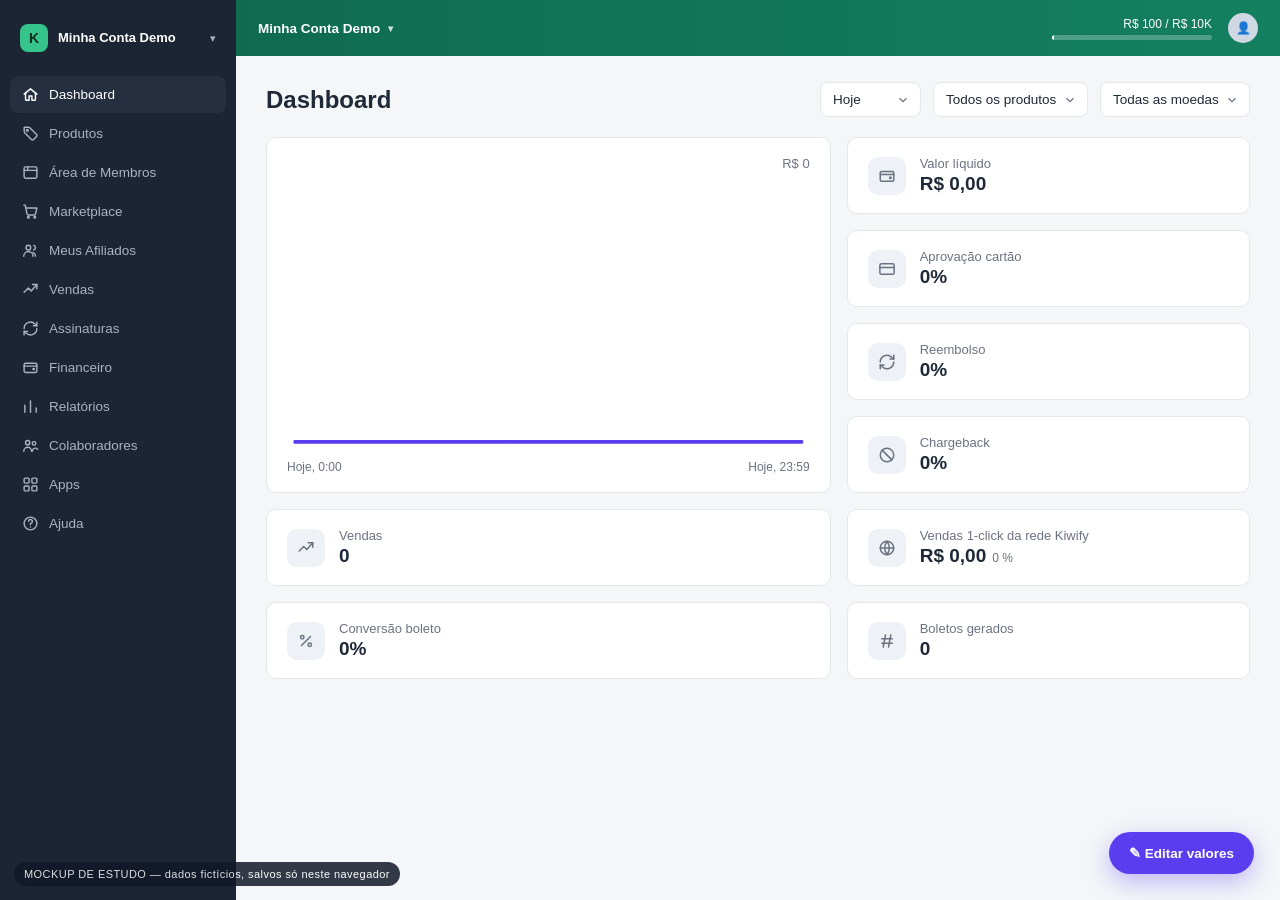
==== index.html @ 6b4f43e6 "Add editable Kiwify-style dashboard mockup Static HTML/CSS/JS clone of the Kiwify dashboard/products" ====
<!doctype html>
<html lang="pt-BR">
<head>
<meta charset="UTF-8" />
<meta name="viewport" content="width=device-width, initial-scale=1.0" />
<title>Dashboard — Kiwify (mockup)</title>
<link rel="stylesheet" href="css/style.css" />
</head>
<body>

<div class="modal-overlay" id="dashboard-modal">
  <div class="modal">
    <button class="modal-close" data-close>✕</button>
    <h2>Editar valores do Dashboard</h2>
    <p class="modal-sub">Esses números são só para preencher a tela — defina o que quiser.</p>
    <form id="dashboard-form">
      <div class="form-grid">
        <div class="field">
          <label>Rótulo do período</label>
          <input type="text" name="period" />
        </div>
        <div class="field">
          <label>Valor líquido (R$)</label>
          <input type="number" step="0.01" name="valorLiquido" />
        </div>
        <div class="field">
          <label>Vendas (quantidade)</label>
          <input type="number" step="1" name="vendas" />
        </div>
        <div class="field">
          <label>Aprovação cartão (%)</label>
          <input type="number" step="0.1" name="aprovacaoCartao" />
        </div>
        <div class="field">
          <label>Vendas 1-click (R$)</label>
          <input type="number" step="0.01" name="vendas1Click" />
        </div>
        <div class="field">
          <label>Reembolso (%)</label>
          <input type="number" step="0.1" name="reembolso" />
        </div>
        <div class="field">
          <label>Conversão boleto (%)</label>
          <input type="number" step="0.1" name="conversaoBoleto" />
        </div>
        <div class="field">
          <label>Chargeback (%)</label>
          <input type="number" step="0.1" name="chargeback" />
        </div>
        <div class="field">
          <label>Boletos gerados</label>
          <input type="number" step="1" name="boletosGerados" />
        </div>
      </div>

      <div class="field" style="margin-top:14px;">
        <label>Pontos do gráfico (7 valores, da esquerda p/ direita)</label>
        <div class="chart-points-field" id="chart-points-fields"></div>
      </div>

      <div class="modal-actions">
        <button type="button" class="btn btn-ghost" data-close>Cancelar</button>
        <button type="submit" class="btn btn-primary">Salvar</button>
      </div>
    </form>
  </div>
</div>

<div class="modal-overlay" id="account-modal">
  <div class="modal">
    <button class="modal-close" data-close-account>✕</button>
    <h2>Editar conta / meta</h2>
    <p class="modal-sub">Controla o nome mostrado no topo e a barra de progresso da meta.</p>
    <form id="account-form">
      <div class="form-grid">
        <div class="field">
          <label>Nome da conta</label>
          <input type="text" name="name" />
        </div>
        <div class="field">
          <label>E-mail (exibido no menu)</label>
          <input type="text" name="email" />
        </div>
        <div class="field">
          <label>Meta (R$)</label>
          <input type="number" step="1" name="goal" />
        </div>
        <div class="field">
          <label>Progresso atual (R$)</label>
          <input type="number" step="1" name="goalCurrent" />
        </div>
      </div>
      <div class="modal-actions">
        <button type="button" class="btn btn-ghost" data-close-account>Cancelar</button>
        <button type="submit" class="btn btn-primary">Salvar</button>
      </div>
    </form>
  </div>
</div>

<button class="fab-edit" id="open-edit">✎ Editar valores</button>

<script src="js/store.js"></script>
<script src="js/layout.js"></script>
<script src="js/dashboard.js"></script>
</body>
</html>
---- css/style.css ----
:root {
  --green-dark: #0f6b4f;
  --green: #14805f;
  --green-light: #35c58c;
  --sidebar-bg: #1b2533;
  --sidebar-bg-active: #252f3f;
  --sidebar-text: #aab3c0;
  --sidebar-text-active: #ffffff;
  --page-bg: #f4f6f8;
  --card-bg: #ffffff;
  --border: #e4e8ed;
  --text-main: #1f2937;
  --text-muted: #6b7280;
  --radius: 10px;
}

* { box-sizing: border-box; }

body {
  margin: 0;
  font-family: "Inter", -apple-system, BlinkMacSystemFont, "Segoe UI", Roboto, Arial, sans-serif;
  background: var(--page-bg);
  color: var(--text-main);
  font-size: 14px;
}

a { text-decoration: none; color: inherit; }

/* Demo badge */
.demo-badge {
  position: fixed;
  bottom: 14px;
  left: 14px;
  background: #111827;
  color: #fff;
  font-size: 11px;
  letter-spacing: .04em;
  padding: 6px 10px;
  border-radius: 999px;
  opacity: .85;
  z-index: 500;
  pointer-events: none;
}

/* Layout */
.app {
  display: flex;
  min-height: 100vh;
}

/* Sidebar */
.sidebar {
  width: 236px;
  background: var(--sidebar-bg);
  flex-shrink: 0;
  display: flex;
  flex-direction: column;
  padding: 18px 10px;
}

.sidebar-brand {
  display: flex;
  align-items: center;
  gap: 10px;
  padding: 6px 10px 18px;
  color: #fff;
}

.sidebar-brand .logo-dot {
  width: 28px;
  height: 28px;
  border-radius: 8px;
  background: var(--green-light);
  display: flex;
  align-items: center;
  justify-content: center;
  font-weight: 700;
  color: #0f2b21;
}

.sidebar-brand .brand-name {
  font-weight: 600;
  font-size: 13px;
  line-height: 1.2;
  white-space: nowrap;
  overflow: hidden;
  text-overflow: ellipsis;
  max-width: 150px;
}

.sidebar-brand .chev { margin-left: auto; color: var(--sidebar-text); font-size: 11px; }

.sidebar nav {
  display: flex;
  flex-direction: column;
  gap: 2px;
  margin-top: 6px;
}

.nav-item {
  display: flex;
  align-items: center;
  gap: 10px;
  padding: 10px 12px;
  border-radius: 8px;
  color: var(--sidebar-text);
  font-size: 13.5px;
  cursor: pointer;
}

.nav-item svg { width: 17px; height: 17px; flex-shrink: 0; }

.nav-item:hover {
  background: var(--sidebar-bg-active);
  color: var(--sidebar-text-active);
}

.nav-item.active {
  background: var(--sidebar-bg-active);
  color: var(--sidebar-text-active);
}

.nav-spacer { flex: 1; }

/* Topbar */
.topbar {
  background: linear-gradient(90deg, var(--green-dark), var(--green));
  color: #fff;
  height: 56px;
  display: flex;
  align-items: center;
  padding: 0 22px;
  gap: 16px;
}

.topbar .account {
  display: flex;
  align-items: center;
  gap: 8px;
  font-weight: 600;
  font-size: 13.5px;
}

.topbar .account .chev { font-size: 10px; opacity: .8; }

.topbar-spacer { flex: 1; }

.topbar .balance {
  display: flex;
  flex-direction: column;
  align-items: flex-end;
  gap: 4px;
  font-size: 12px;
  min-width: 160px;
}

.balance-track {
  width: 160px;
  height: 5px;
  background: rgba(255,255,255,.25);
  border-radius: 99px;
  overflow: hidden;
}
.balance-fill {
  height: 100%;
  background: #fff;
  border-radius: 99px;
}

.topbar .avatar-btn {
  position: relative;
}

.avatar {
  width: 30px;
  height: 30px;
  border-radius: 50%;
  background: #cfd8e3;
  display: flex;
  align-items: center;
  justify-content: center;
  cursor: pointer;
  color: #334155;
  font-weight: 700;
  font-size: 12px;
  border: none;
}

.user-menu {
  position: absolute;
  right: 0;
  top: 40px;
  background: #fff;
  color: var(--text-main);
  border-radius: 10px;
  box-shadow: 0 10px 30px rgba(0,0,0,.18);
  width: 220px;
  padding: 10px 0;
  display: none;
  z-index: 50;
}
.user-menu.open { display: block; }
.user-menu .email {
  padding: 8px 16px 10px;
  font-size: 12.5px;
  color: var(--text-muted);
  border-bottom: 1px solid var(--border);
  margin-bottom: 6px;
  word-break: break-all;
}
.user-menu button {
  width: 100%;
  background: none;
  border: none;
  text-align: left;
  padding: 9px 16px;
  font-size: 13.5px;
  display: flex;
  align-items: center;
  gap: 10px;
  cursor: pointer;
  color: var(--text-main);
}
.user-menu button:hover { background: #f3f4f6; }

/* Content */
.content {
  flex: 1;
  min-width: 0;
}

.page {
  padding: 26px 30px 60px;
}

.page-head {
  display: flex;
  align-items: center;
  gap: 12px;
  margin-bottom: 20px;
  flex-wrap: wrap;
}

.page-head h1 {
  font-size: 24px;
  margin: 0;
  font-weight: 700;
  margin-right: auto;
}

select, .pill-select {
  appearance: none;
  background: #fff;
  border: 1px solid var(--border);
  border-radius: 8px;
  padding: 9px 30px 9px 12px;
  font-size: 13.5px;
  color: var(--text-main);
  cursor: pointer;
  background-image: url("data:image/svg+xml;utf8,<svg xmlns='http://www.w3.org/2000/svg' viewBox='0 0 24 24' fill='none' stroke='%23667085' stroke-width='2'><path d='M6 9l6 6 6-6'/></svg>");
  background-repeat: no-repeat;
  background-position: right 10px center;
  background-size: 14px;
}

.btn {
  border: none;
  border-radius: 8px;
  padding: 10px 16px;
  font-size: 13.5px;
  font-weight: 600;
  cursor: pointer;
}
.btn-primary { background: #5b3df0; color: #fff; }
.btn-primary:hover { background: #4c30de; }
.btn-ghost { background: #fff; border: 1px solid var(--border); color: var(--text-main); }
.btn-ghost:hover { background: #f3f4f6; }
.btn-danger { background: #fee2e2; color: #b91c1c; }

/* Dashboard grid */
.grid {
  display: grid;
  grid-template-columns: 1.4fr 1fr;
  gap: 16px;
}

.card {
  background: var(--card-bg);
  border: 1px solid var(--border);
  border-radius: var(--radius);
  padding: 18px 20px;
}

.chart-card {
  grid-row: span 4;
  display: flex;
  flex-direction: column;
}

.chart-top-value { color: var(--text-muted); font-size: 13px; text-align: right; }

.chart-wrap { flex: 1; margin-top: 10px; min-height: 180px; }

.chart-axis {
  display: flex;
  justify-content: space-between;
  font-size: 12px;
  color: var(--text-muted);
  margin-top: 6px;
}

.metric-card {
  display: flex;
  align-items: center;
  gap: 14px;
}

.metric-icon {
  width: 38px;
  height: 38px;
  border-radius: 10px;
  background: #eef1f5;
  display: flex;
  align-items: center;
  justify-content: center;
  color: var(--text-muted);
  flex-shrink: 0;
}
.metric-icon svg { width: 18px; height: 18px; }

.metric-label {
  color: var(--text-muted);
  font-size: 13px;
  display: flex;
  align-items: center;
  gap: 5px;
}

.metric-value {
  font-size: 19px;
  font-weight: 700;
  margin-top: 2px;
}

.metric-sub {
  font-size: 12px;
  color: var(--text-muted);
  margin-left: 6px;
  font-weight: 500;
}

/* Floating edit button */
.fab-edit {
  position: fixed;
  right: 26px;
  bottom: 26px;
  background: #5b3df0;
  color: #fff;
  border: none;
  border-radius: 999px;
  padding: 13px 20px;
  font-weight: 700;
  font-size: 13.5px;
  display: flex;
  align-items: center;
  gap: 8px;
  box-shadow: 0 8px 24px rgba(91,61,240,.35);
  cursor: pointer;
  z-index: 400;
}
.fab-edit:hover { background: #4c30de; }

/* Modal */
.modal-overlay {
  position: fixed;
  inset: 0;
  background: rgba(15,23,42,.45);
  display: none;
  align-items: flex-start;
  justify-content: center;
  padding: 40px 16px;
  overflow-y: auto;
  z-index: 600;
}
.modal-overlay.open { display: flex; }

.modal {
  background: #fff;
  border-radius: 14px;
  width: 100%;
  max-width: 640px;
  padding: 26px 28px 28px;
}

.modal h2 {
  margin: 0 0 4px;
  font-size: 19px;
}
.modal .modal-sub {
  color: var(--text-muted);
  font-size: 13px;
  margin: 0 0 18px;
}

.modal-close {
  float: right;
  background: none;
  border: none;
  font-size: 18px;
  cursor: pointer;
  color: var(--text-muted);
}

.form-grid {
  display: grid;
  grid-template-columns: 1fr 1fr;
  gap: 14px;
}

.form-grid.full { grid-template-columns: 1fr; }

.field { display: flex; flex-direction: column; gap: 6px; }
.field label { font-size: 12.5px; color: var(--text-muted); font-weight: 600; }
.field input, .field select {
  border: 1px solid var(--border);
  border-radius: 8px;
  padding: 9px 11px;
  font-size: 13.5px;
  font-family: inherit;
}

.modal-actions {
  display: flex;
  justify-content: flex-end;
  gap: 10px;
  margin-top: 22px;
}

.chart-points-field {
  display: flex;
  flex-wrap: wrap;
  gap: 8px;
}
.chart-points-field input { width: 70px; }

/* Products table */
.search-row {
  display: flex;
  gap: 12px;
  margin-bottom: 14px;
}
.search-row input {
  flex: 1;
  border: 1px solid var(--border);
  border-radius: 8px;
  padding: 10px 12px;
  font-size: 13.5px;
}

.tabs {
  display: flex;
  gap: 6px;
  margin-bottom: 18px;
}
.tab {
  padding: 9px 16px;
  border-radius: 8px;
  font-size: 13.5px;
  font-weight: 600;
  color: var(--text-muted);
  cursor: pointer;
}
.tab.active { background: #eef0ff; color: #4c30de; }

table.products {
  width: 100%;
  border-collapse: collapse;
  background: #fff;
  border: 1px solid var(--border);
  border-radius: var(--radius);
  overflow: hidden;
}
table.products th {
  text-align: left;
  font-size: 11.5px;
  letter-spacing: .03em;
  color: var(--text-muted);
  text-transform: uppercase;
  padding: 14px 20px;
  border-bottom: 1px solid var(--border);
}
table.products td {
  padding: 14px 20px;
  border-bottom: 1px solid var(--border);
  font-size: 13.5px;
}
table.products tr:last-child td { border-bottom: none; }

.status-pill {
  display: inline-block;
  padding: 4px 10px;
  border-radius: 999px;
  font-size: 12px;
  font-weight: 600;
}
.status-pill.ativo { background: #e6f7ef; color: #0f8a53; }
.status-pill.bloqueado { background: #fdeceb; color: #d1453b; }
.status-pill.rascunho { background: #eef1f5; color: #6b7280; }

.row-actions { position: relative; text-align: right; }
.icon-btn {
  background: none;
  border: none;
  cursor: pointer;
  color: var(--text-muted);
  padding: 6px;
  border-radius: 6px;
}
.icon-btn:hover { background: #f3f4f6; }

.row-menu {
  position: absolute;
  right: 20px;
  top: 38px;
  background: #fff;
  border-radius: 10px;
  box-shadow: 0 10px 30px rgba(0,0,0,.18);
  width: 160px;
  padding: 6px 0;
  display: none;
  z-index: 50;
  text-align: left;
}
.row-menu.open { display: block; }
.row-menu button {
  width: 100%;
  background: none;
  border: none;
  text-align: left;
  padding: 9px 14px;
  font-size: 13px;
  cursor: pointer;
}
.row-menu button:hover { background: #f3f4f6; }

@media (max-width: 900px) {
  .grid { grid-template-columns: 1fr; }
  .sidebar { display: none; }
  .form-grid { grid-template-columns: 1fr; }
}
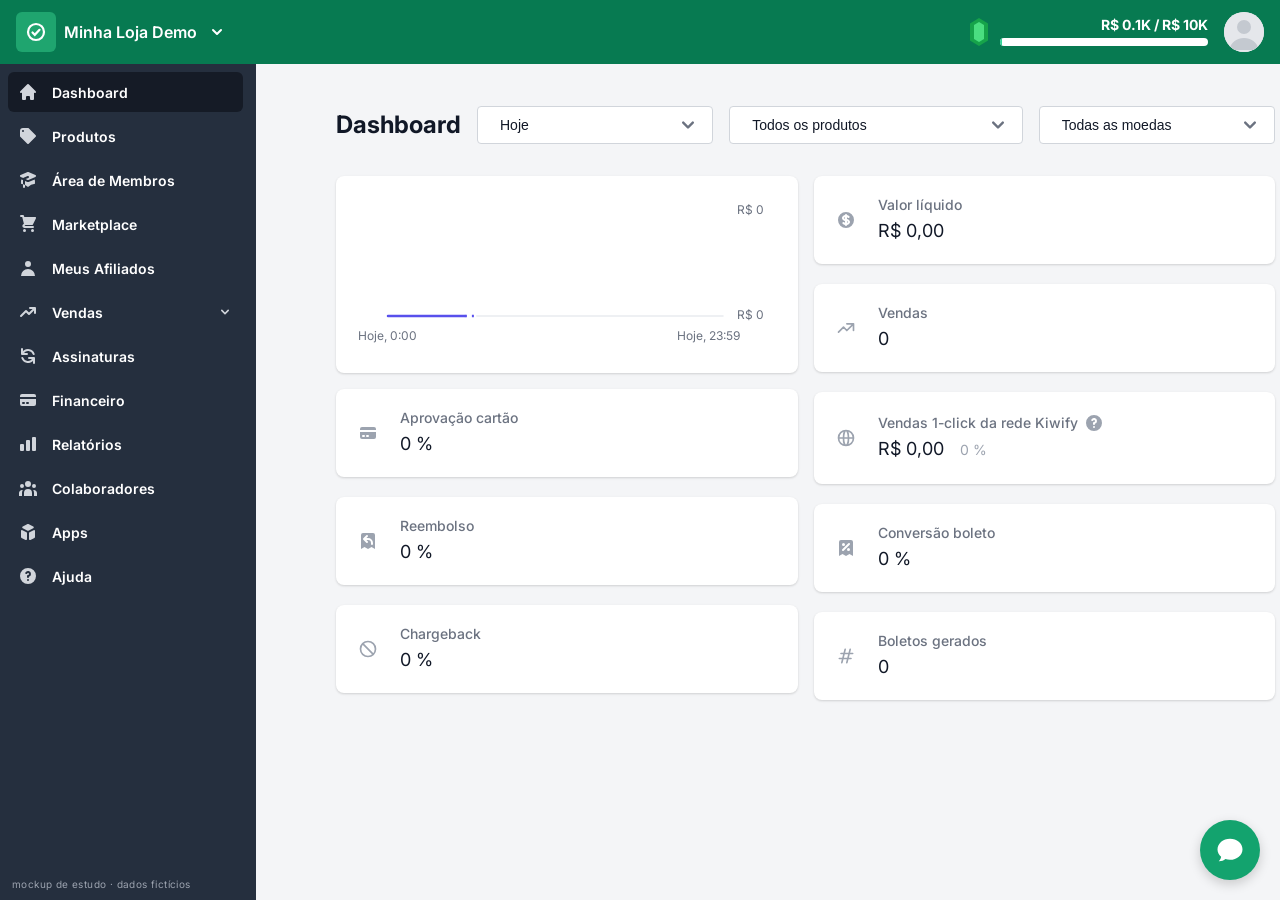
==== commit 3182db58: "Rebuild dashboard layout to match reference screenshots Fixed sidebar with green brand block, solid " ====
--- a/index.html
+++ b/index.html
@@ -3,103 +3,12 @@
 <head>
 <meta charset="UTF-8" />
 <meta name="viewport" content="width=device-width, initial-scale=1.0" />
-<title>Dashboard — Kiwify (mockup)</title>
+<title>Dashboard (mockup)</title>
+<link rel="preconnect" href="https://fonts.googleapis.com" />
+<link href="https://fonts.googleapis.com/css2?family=Inter:wght@400;500;600;700&display=swap" rel="stylesheet" />
 <link rel="stylesheet" href="css/style.css" />
 </head>
 <body>
-
-<div class="modal-overlay" id="dashboard-modal">
-  <div class="modal">
-    <button class="modal-close" data-close>✕</button>
-    <h2>Editar valores do Dashboard</h2>
-    <p class="modal-sub">Esses números são só para preencher a tela — defina o que quiser.</p>
-    <form id="dashboard-form">
-      <div class="form-grid">
-        <div class="field">
-          <label>Rótulo do período</label>
-          <input type="text" name="period" />
-        </div>
-        <div class="field">
-          <label>Valor líquido (R$)</label>
-          <input type="number" step="0.01" name="valorLiquido" />
-        </div>
-        <div class="field">
-          <label>Vendas (quantidade)</label>
-          <input type="number" step="1" name="vendas" />
-        </div>
-        <div class="field">
-          <label>Aprovação cartão (%)</label>
-          <input type="number" step="0.1" name="aprovacaoCartao" />
-        </div>
-        <div class="field">
-          <label>Vendas 1-click (R$)</label>
-          <input type="number" step="0.01" name="vendas1Click" />
-        </div>
-        <div class="field">
-          <label>Reembolso (%)</label>
-          <input type="number" step="0.1" name="reembolso" />
-        </div>
-        <div class="field">
-          <label>Conversão boleto (%)</label>
-          <input type="number" step="0.1" name="conversaoBoleto" />
-        </div>
-        <div class="field">
-          <label>Chargeback (%)</label>
-          <input type="number" step="0.1" name="chargeback" />
-        </div>
-        <div class="field">
-          <label>Boletos gerados</label>
-          <input type="number" step="1" name="boletosGerados" />
-        </div>
-      </div>
-
-      <div class="field" style="margin-top:14px;">
-        <label>Pontos do gráfico (7 valores, da esquerda p/ direita)</label>
-        <div class="chart-points-field" id="chart-points-fields"></div>
-      </div>
-
-      <div class="modal-actions">
-        <button type="button" class="btn btn-ghost" data-close>Cancelar</button>
-        <button type="submit" class="btn btn-primary">Salvar</button>
-      </div>
-    </form>
-  </div>
-</div>
-
-<div class="modal-overlay" id="account-modal">
-  <div class="modal">
-    <button class="modal-close" data-close-account>✕</button>
-    <h2>Editar conta / meta</h2>
-    <p class="modal-sub">Controla o nome mostrado no topo e a barra de progresso da meta.</p>
-    <form id="account-form">
-      <div class="form-grid">
-        <div class="field">
-          <label>Nome da conta</label>
-          <input type="text" name="name" />
-        </div>
-        <div class="field">
-          <label>E-mail (exibido no menu)</label>
-          <input type="text" name="email" />
-        </div>
-        <div class="field">
-          <label>Meta (R$)</label>
-          <input type="number" step="1" name="goal" />
-        </div>
-        <div class="field">
-          <label>Progresso atual (R$)</label>
-          <input type="number" step="1" name="goalCurrent" />
-        </div>
-      </div>
-      <div class="modal-actions">
-        <button type="button" class="btn btn-ghost" data-close-account>Cancelar</button>
-        <button type="submit" class="btn btn-primary">Salvar</button>
-      </div>
-    </form>
-  </div>
-</div>
-
-<button class="fab-edit" id="open-edit">✎ Editar valores</button>
-
 <script src="js/store.js"></script>
 <script src="js/layout.js"></script>
 <script src="js/dashboard.js"></script>
--- a/css/style.css
+++ b/css/style.css
@@ -1,211 +1,180 @@
 :root {
-  --green-dark: #0f6b4f;
-  --green: #14805f;
-  --green-light: #35c58c;
-  --sidebar-bg: #1b2533;
-  --sidebar-bg-active: #252f3f;
-  --sidebar-text: #aab3c0;
-  --sidebar-text-active: #ffffff;
-  --page-bg: #f4f6f8;
+  --header-green: #077a51;
+  --logo-green: #1fa56f;
+  --sidebar-bg: #252f3e;
+  --sidebar-active: #151b26;
+  --sidebar-icon: #d1d5db;
+  --page-bg: #f4f5f7;
   --card-bg: #ffffff;
-  --border: #e4e8ed;
+  --border: #d1d5db;
   --text-main: #1f2937;
   --text-muted: #6b7280;
-  --radius: 10px;
+  --icon-muted: #9ca3af;
+  --purple: #5850ec;
+  --sidebar-w: 256px;
+  --header-h: 64px;
 }
 
 * { box-sizing: border-box; }
 
-body {
+html, body {
   margin: 0;
   font-family: "Inter", -apple-system, BlinkMacSystemFont, "Segoe UI", Roboto, Arial, sans-serif;
   background: var(--page-bg);
   color: var(--text-main);
   font-size: 14px;
+  -webkit-font-smoothing: antialiased;
 }
 
 a { text-decoration: none; color: inherit; }
-
-/* Demo badge */
-.demo-badge {
+button { font-family: inherit; }
+
+/* ---------- Sidebar (fixa) ---------- */
+.sidebar {
   position: fixed;
-  bottom: 14px;
-  left: 14px;
-  background: #111827;
+  top: 0;
+  left: 0;
+  bottom: 0;
+  width: var(--sidebar-w);
+  background: var(--sidebar-bg);
+  display: flex;
+  flex-direction: column;
+  z-index: 30;
+}
+
+.sidebar-brand {
+  height: var(--header-h);
+  background: var(--header-green);
+  display: flex;
+  align-items: center;
+  gap: 8px;
+  padding: 0 16px;
   color: #fff;
-  font-size: 11px;
-  letter-spacing: .04em;
-  padding: 6px 10px;
-  border-radius: 999px;
-  opacity: .85;
-  z-index: 500;
-  pointer-events: none;
-}
-
-/* Layout */
-.app {
-  display: flex;
-  min-height: 100vh;
-}
-
-/* Sidebar */
-.sidebar {
-  width: 236px;
-  background: var(--sidebar-bg);
+  cursor: pointer;
   flex-shrink: 0;
-  display: flex;
-  flex-direction: column;
-  padding: 18px 10px;
-}
-
-.sidebar-brand {
-  display: flex;
-  align-items: center;
-  gap: 10px;
-  padding: 6px 10px 18px;
-  color: #fff;
-}
-
-.sidebar-brand .logo-dot {
-  width: 28px;
-  height: 28px;
-  border-radius: 8px;
-  background: var(--green-light);
+}
+
+.brand-logo {
+  width: 40px;
+  height: 40px;
+  border-radius: 6px;
+  background: var(--logo-green);
   display: flex;
   align-items: center;
   justify-content: center;
-  font-weight: 700;
-  color: #0f2b21;
-}
-
-.sidebar-brand .brand-name {
+  flex-shrink: 0;
+}
+.brand-logo svg { width: 24px; height: 24px; }
+
+.brand-name {
   font-weight: 600;
-  font-size: 13px;
-  line-height: 1.2;
+  font-size: 16px;
   white-space: nowrap;
   overflow: hidden;
   text-overflow: ellipsis;
   max-width: 150px;
 }
 
-.sidebar-brand .chev { margin-left: auto; color: var(--sidebar-text); font-size: 11px; }
+.brand-chev { width: 20px; height: 20px; margin-left: 2px; flex-shrink: 0; }
 
 .sidebar nav {
+  flex: 1;
+  overflow-y: auto;
+  padding: 8px 13px 16px 8px;
   display: flex;
   flex-direction: column;
-  gap: 2px;
-  margin-top: 6px;
+  gap: 4px;
 }
 
 .nav-item {
   display: flex;
   align-items: center;
-  gap: 10px;
-  padding: 10px 12px;
-  border-radius: 8px;
-  color: var(--sidebar-text);
-  font-size: 13.5px;
-  cursor: pointer;
-}
-
-.nav-item svg { width: 17px; height: 17px; flex-shrink: 0; }
-
-.nav-item:hover {
-  background: var(--sidebar-bg-active);
-  color: var(--sidebar-text-active);
-}
-
-.nav-item.active {
-  background: var(--sidebar-bg-active);
-  color: var(--sidebar-text-active);
-}
-
-.nav-spacer { flex: 1; }
-
-/* Topbar */
+  gap: 14px;
+  height: 40px;
+  padding: 0 10px;
+  border-radius: 6px;
+  color: #fff;
+  font-weight: 600;
+  font-size: 14px;
+  cursor: pointer;
+}
+.nav-item svg.nav-icon { width: 20px; height: 20px; display: block; color: var(--sidebar-icon); flex-shrink: 0; }
+.nav-item .nav-chev { width: 16px; height: 16px; margin-left: auto; color: var(--sidebar-icon); }
+.nav-item:hover { background: #1c2430; }
+.nav-item.active { background: var(--sidebar-active); }
+
+/* ---------- Main ---------- */
+.main {
+  margin-left: var(--sidebar-w);
+  min-height: 100vh;
+}
+
 .topbar {
-  background: linear-gradient(90deg, var(--green-dark), var(--green));
+  height: var(--header-h);
+  background: var(--header-green);
+  display: flex;
+  align-items: center;
+  justify-content: flex-end;
+  padding: 0 16px 0 24px;
   color: #fff;
-  height: 56px;
-  display: flex;
-  align-items: center;
-  padding: 0 22px;
   gap: 16px;
 }
 
-.topbar .account {
-  display: flex;
-  align-items: center;
-  gap: 8px;
-  font-weight: 600;
-  font-size: 13.5px;
-}
-
-.topbar .account .chev { font-size: 10px; opacity: .8; }
-
-.topbar-spacer { flex: 1; }
-
-.topbar .balance {
+.goal {
+  display: flex;
+  align-items: center;
+  gap: 12px;
+  cursor: pointer;
+}
+.goal-gem { width: 18px; height: 28px; }
+.goal-info {
   display: flex;
   flex-direction: column;
   align-items: flex-end;
-  gap: 4px;
-  font-size: 12px;
-  min-width: 160px;
-}
-
-.balance-track {
-  width: 160px;
-  height: 5px;
-  background: rgba(255,255,255,.25);
+  gap: 6px;
+}
+.goal-label { font-weight: 700; font-size: 14px; line-height: 1; }
+.goal-track {
+  width: 208px;
+  height: 8px;
+  background: #fff;
   border-radius: 99px;
   overflow: hidden;
 }
-.balance-fill {
-  height: 100%;
-  background: #fff;
-  border-radius: 99px;
-}
-
-.topbar .avatar-btn {
-  position: relative;
-}
-
+.goal-fill { height: 100%; background: #34d399; border-radius: 99px; }
+
+.avatar-wrap { position: relative; }
 .avatar {
-  width: 30px;
-  height: 30px;
+  width: 40px;
+  height: 40px;
   border-radius: 50%;
-  background: #cfd8e3;
-  display: flex;
-  align-items: center;
-  justify-content: center;
-  cursor: pointer;
-  color: #334155;
-  font-weight: 700;
-  font-size: 12px;
+  background: #e5e7eb;
   border: none;
-}
+  padding: 0;
+  overflow: hidden;
+  cursor: pointer;
+  display: block;
+}
+.avatar svg { width: 100%; height: 100%; display: block; }
 
 .user-menu {
   position: absolute;
-  right: 0;
-  top: 40px;
+  right: -8px;
+  top: 52px;
+  width: 256px;
   background: #fff;
+  border-radius: 6px;
+  box-shadow: 0 10px 15px -3px rgba(0,0,0,.1), 0 4px 6px -2px rgba(0,0,0,.05), 0 0 0 1px rgba(0,0,0,.05);
+  padding: 4px 0;
+  display: none;
+  z-index: 60;
   color: var(--text-main);
-  border-radius: 10px;
-  box-shadow: 0 10px 30px rgba(0,0,0,.18);
-  width: 220px;
-  padding: 10px 0;
-  display: none;
-  z-index: 50;
 }
 .user-menu.open { display: block; }
-.user-menu .email {
-  padding: 8px 16px 10px;
-  font-size: 12.5px;
-  color: var(--text-muted);
-  border-bottom: 1px solid var(--border);
-  margin-bottom: 6px;
+.user-menu .menu-email {
+  padding: 12px 20px;
+  font-weight: 600;
+  font-size: 14px;
   word-break: break-all;
 }
 .user-menu button {
@@ -213,320 +182,347 @@
   background: none;
   border: none;
   text-align: left;
-  padding: 9px 16px;
-  font-size: 13.5px;
-  display: flex;
-  align-items: center;
-  gap: 10px;
-  cursor: pointer;
-  color: var(--text-main);
-}
+  padding: 8px 20px;
+  font-size: 14px;
+  color: #4b5563;
+  display: flex;
+  align-items: center;
+  gap: 12px;
+  cursor: pointer;
+}
+.user-menu button svg { width: 20px; height: 20px; color: var(--icon-muted); flex-shrink: 0; }
 .user-menu button:hover { background: #f3f4f6; }
-
-/* Content */
-.content {
+.user-menu .menu-sep { height: 1px; background: #e5e7eb; margin: 4px 0; }
+.user-menu .menu-section {
+  padding: 8px 20px 2px;
+  font-size: 11px;
+  letter-spacing: .05em;
+  text-transform: uppercase;
+  color: var(--icon-muted);
+  font-weight: 600;
+}
+
+.page { padding: 42px 5px 80px 80px; }
+
+/* ---------- Page head / selects ---------- */
+.page-head {
+  display: flex;
+  align-items: center;
+  gap: 16px;
+  margin-bottom: 32px;
+  flex-wrap: nowrap;
+}
+.page-head h1 {
+  font-size: 24px;
+  line-height: 32px;
+  margin: 0;
+  font-weight: 700;
+  color: #111827;
+  white-space: nowrap;
+}
+
+.select {
+  appearance: none;
+  -webkit-appearance: none;
+  height: 38px;
+  background-color: #fff;
+  border: 1px solid var(--border);
+  border-radius: 4px;
+  padding: 0 44px 0 22px;
+  font-size: 14px;
+  color: #111827;
+  cursor: pointer;
+  background-image: url("data:image/svg+xml;utf8,<svg xmlns='http://www.w3.org/2000/svg' viewBox='0 0 20 20' fill='%236b7280'><path fill-rule='evenodd' d='M5.293 7.293a1 1 0 011.414 0L10 10.586l3.293-3.293a1 1 0 111.414 1.414l-4 4a1 1 0 01-1.414 0l-4-4a1 1 0 010-1.414z' clip-rule='evenodd'/></svg>");
+  background-repeat: no-repeat;
+  background-position: right 12px center;
+  background-size: 24px;
+}
+.select:focus { outline: 2px solid #a5b4fc; outline-offset: 0; }
+.select.w-sm { flex: 0 1 256px; min-width: 0; }
+.select.w-md { flex: 0 1 320px; min-width: 0; }
+
+/* ---------- Dashboard cards ---------- */
+.dash {
+  display: flex;
+  gap: 16px;
+  max-width: 944px;
+  align-items: flex-start;
+}
+.dash-col {
   flex: 1;
   min-width: 0;
-}
-
-.page {
-  padding: 26px 30px 60px;
-}
-
-.page-head {
-  display: flex;
-  align-items: center;
-  gap: 12px;
-  margin-bottom: 20px;
-  flex-wrap: wrap;
-}
-
-.page-head h1 {
-  font-size: 24px;
-  margin: 0;
-  font-weight: 700;
-  margin-right: auto;
-}
-
-select, .pill-select {
-  appearance: none;
-  background: #fff;
-  border: 1px solid var(--border);
-  border-radius: 8px;
-  padding: 9px 30px 9px 12px;
-  font-size: 13.5px;
-  color: var(--text-main);
-  cursor: pointer;
-  background-image: url("data:image/svg+xml;utf8,<svg xmlns='http://www.w3.org/2000/svg' viewBox='0 0 24 24' fill='none' stroke='%23667085' stroke-width='2'><path d='M6 9l6 6 6-6'/></svg>");
-  background-repeat: no-repeat;
-  background-position: right 10px center;
-  background-size: 14px;
-}
-
-.btn {
-  border: none;
-  border-radius: 8px;
-  padding: 10px 16px;
-  font-size: 13.5px;
-  font-weight: 600;
-  cursor: pointer;
-}
-.btn-primary { background: #5b3df0; color: #fff; }
-.btn-primary:hover { background: #4c30de; }
-.btn-ghost { background: #fff; border: 1px solid var(--border); color: var(--text-main); }
-.btn-ghost:hover { background: #f3f4f6; }
-.btn-danger { background: #fee2e2; color: #b91c1c; }
-
-/* Dashboard grid */
-.grid {
-  display: grid;
-  grid-template-columns: 1.4fr 1fr;
-  gap: 16px;
+  display: flex;
+  flex-direction: column;
+  gap: 20px;
 }
 
 .card {
   background: var(--card-bg);
-  border: 1px solid var(--border);
-  border-radius: var(--radius);
-  padding: 18px 20px;
-}
-
-.chart-card {
-  grid-row: span 4;
+  border-radius: 8px;
+  box-shadow: 0 1px 3px 0 rgba(0,0,0,.1), 0 1px 2px 0 rgba(0,0,0,.06);
+}
+
+.stat {
+  min-height: 88px;
+  display: flex;
+  align-items: center;
+  gap: 22px;
+  padding: 16px 22px;
+}
+.stat.tall { min-height: 92px; }
+.stat-icon { width: 20px; height: 20px; display: flex; color: var(--icon-muted); flex-shrink: 0; }
+.stat-icon svg, .nav-icon-wrap svg { width: 100%; height: 100%; }
+.nav-icon-wrap { display: flex; width: 20px; height: 20px; flex-shrink: 0; }
+.stat-label {
+  font-size: 14px;
+  font-weight: 500;
+  color: var(--text-muted);
+  display: flex;
+  align-items: center;
+  gap: 6px;
+  line-height: 20px;
+}
+.stat-label .help { width: 20px; height: 20px; color: var(--icon-muted); cursor: help; }
+.stat-value {
+  font-size: 18px;
+  line-height: 28px;
+  color: #111827;
+  margin-top: 2px;
+  display: flex;
+  align-items: baseline;
+  gap: 16px;
+}
+.stat-sub { font-size: 14px; color: var(--icon-muted); }
+
+/* Chart */
+.chart-card { padding: 32px 34px 0 22px; height: 197px; display: flex; flex-direction: column; margin-bottom: -4px; }
+.chart-body { display: flex; height: 108px; }
+.chart-plot { flex: 1; position: relative; }
+.chart-plot svg { position: absolute; top: 0; bottom: 0; left: 30px; width: calc(100% - 30px); height: 100%; overflow: visible; }
+.chart-y {
+  min-width: 40px;
+  padding-left: 11px;
   display: flex;
   flex-direction: column;
-}
-
-.chart-top-value { color: var(--text-muted); font-size: 13px; text-align: right; }
-
-.chart-wrap { flex: 1; margin-top: 10px; min-height: 180px; }
-
-.chart-axis {
+  justify-content: space-between;
+  align-items: flex-end;
+  font-size: 12px;
+  color: var(--text-muted);
+  margin-top: -6px;
+  margin-bottom: -6px;
+}
+.chart-x {
   display: flex;
   justify-content: space-between;
   font-size: 12px;
   color: var(--text-muted);
-  margin-top: 6px;
-}
-
-.metric-card {
-  display: flex;
-  align-items: center;
-  gap: 14px;
-}
-
-.metric-icon {
-  width: 38px;
-  height: 38px;
-  border-radius: 10px;
-  background: #eef1f5;
+  margin-top: 12px;
+  padding-right: 24px;
+}
+
+/* Chat FAB */
+.chat-fab {
+  position: fixed;
+  right: 20px;
+  bottom: 20px;
+  width: 60px;
+  height: 60px;
+  border-radius: 50%;
+  background: #13a36e;
+  border: none;
+  cursor: pointer;
   display: flex;
   align-items: center;
   justify-content: center;
-  color: var(--text-muted);
-  flex-shrink: 0;
-}
-.metric-icon svg { width: 18px; height: 18px; }
-
-.metric-label {
-  color: var(--text-muted);
-  font-size: 13px;
-  display: flex;
-  align-items: center;
-  gap: 5px;
-}
-
-.metric-value {
-  font-size: 19px;
-  font-weight: 700;
-  margin-top: 2px;
-}
-
-.metric-sub {
-  font-size: 12px;
-  color: var(--text-muted);
-  margin-left: 6px;
-  font-weight: 500;
-}
-
-/* Floating edit button */
-.fab-edit {
+  box-shadow: 0 4px 12px rgba(0,0,0,.18);
+  z-index: 40;
+}
+.chat-fab svg { width: 30px; height: 30px; }
+
+/* Selo de mockup */
+.demo-badge {
   position: fixed;
-  right: 26px;
-  bottom: 26px;
-  background: #5b3df0;
-  color: #fff;
-  border: none;
-  border-radius: 999px;
-  padding: 13px 20px;
-  font-weight: 700;
-  font-size: 13.5px;
-  display: flex;
-  align-items: center;
-  gap: 8px;
-  box-shadow: 0 8px 24px rgba(91,61,240,.35);
-  cursor: pointer;
-  z-index: 400;
-}
-.fab-edit:hover { background: #4c30de; }
-
-/* Modal */
+  left: 12px;
+  bottom: 10px;
+  font-size: 10px;
+  letter-spacing: .04em;
+  color: #9ca3af;
+  z-index: 35;
+  pointer-events: none;
+}
+
+/* ---------- Modais ---------- */
 .modal-overlay {
   position: fixed;
   inset: 0;
-  background: rgba(15,23,42,.45);
+  background: rgba(107, 114, 128, .75);
   display: none;
   align-items: flex-start;
   justify-content: center;
-  padding: 40px 16px;
+  padding: 24px 16px;
   overflow-y: auto;
-  z-index: 600;
+  z-index: 100;
 }
 .modal-overlay.open { display: flex; }
 
 .modal {
   background: #fff;
-  border-radius: 14px;
+  border-radius: 8px;
   width: 100%;
-  max-width: 640px;
-  padding: 26px 28px 28px;
-}
-
-.modal h2 {
-  margin: 0 0 4px;
-  font-size: 19px;
-}
-.modal .modal-sub {
-  color: var(--text-muted);
-  font-size: 13px;
-  margin: 0 0 18px;
-}
-
-.modal-close {
-  float: right;
+  max-width: 896px;
+  padding: 24px;
+  box-shadow: 0 20px 25px -5px rgba(0,0,0,.1), 0 10px 10px -5px rgba(0,0,0,.04);
+}
+.modal.sm { max-width: 640px; }
+
+.modal-head { display: flex; align-items: center; gap: 12px; margin-bottom: 20px; }
+.modal-head h2 { margin: 0; font-size: 24px; font-weight: 700; color: #111827; }
+.modal-head .modal-ic {
+  width: 48px; height: 48px; border-radius: 50%;
+  background: #e0e7ff; color: var(--purple);
+  display: flex; align-items: center; justify-content: center;
+}
+.modal-head .modal-ic svg { width: 24px; height: 24px; }
+.modal-x {
+  margin-left: auto;
   background: none;
   border: none;
-  font-size: 18px;
-  cursor: pointer;
+  cursor: pointer;
+  color: var(--icon-muted);
+  padding: 4px;
+}
+.modal-x svg { width: 24px; height: 24px; }
+
+.modal p.lead { color: #4b5563; font-size: 16px; line-height: 26px; margin: 0 0 24px; }
+.modal p.lead a { color: var(--purple); }
+.modal h3 { font-size: 18px; margin: 0 0 12px; color: #111827; }
+
+.awards { width: 100%; border-collapse: collapse; font-size: 14px; }
+.awards th {
+  background: #f9fafb;
+  text-align: left;
+  padding: 12px 24px;
+  font-size: 12px;
+  font-weight: 500;
+  letter-spacing: .05em;
+  text-transform: uppercase;
   color: var(--text-muted);
 }
-
-.form-grid {
-  display: grid;
-  grid-template-columns: 1fr 1fr;
-  gap: 14px;
-}
-
-.form-grid.full { grid-template-columns: 1fr; }
-
+.awards td { padding: 16px 24px; border-bottom: 1px solid #e5e7eb; color: #111827; }
+.awards .award { display: flex; align-items: center; gap: 10px; font-weight: 600; }
+.awards .award svg { width: 22px; height: 28px; }
+
+.pill {
+  display: inline-block;
+  padding: 2px 8px;
+  border-radius: 4px;
+  font-size: 12px;
+  font-weight: 500;
+  line-height: 16px;
+}
+.pill.gray { background: #e5e7eb; color: #374151; }
+.pill.green { background: #d1fae5; color: #065f46; }
+
+/* Formulários de edição */
+.form-grid { display: grid; grid-template-columns: 1fr 1fr; gap: 14px; }
+.form-grid.one { grid-template-columns: 1fr; }
 .field { display: flex; flex-direction: column; gap: 6px; }
-.field label { font-size: 12.5px; color: var(--text-muted); font-weight: 600; }
-.field input, .field select {
+.field.span2 { grid-column: span 2; }
+.field label { font-size: 13px; color: #374151; font-weight: 500; }
+.field input, .field select, .field textarea {
   border: 1px solid var(--border);
-  border-radius: 8px;
+  border-radius: 6px;
   padding: 9px 11px;
-  font-size: 13.5px;
+  font-size: 14px;
   font-family: inherit;
 }
-
-.modal-actions {
-  display: flex;
-  justify-content: flex-end;
-  gap: 10px;
-  margin-top: 22px;
-}
-
-.chart-points-field {
-  display: flex;
-  flex-wrap: wrap;
-  gap: 8px;
-}
-.chart-points-field input { width: 70px; }
-
-/* Products table */
-.search-row {
-  display: flex;
-  gap: 12px;
-  margin-bottom: 14px;
-}
-.search-row input {
-  flex: 1;
+.field small { color: var(--icon-muted); font-size: 12px; }
+.modal-actions { display: flex; justify-content: flex-end; gap: 10px; margin-top: 22px; }
+
+.btn {
+  border: none;
+  border-radius: 6px;
+  padding: 9px 16px;
+  font-size: 14px;
+  font-weight: 500;
+  cursor: pointer;
+}
+.btn-primary { background: var(--purple); color: #fff; }
+.btn-primary:hover { background: #5145cd; }
+.btn-white { background: #fff; color: #374151; border: 1px solid var(--border); }
+.btn-white:hover { background: #f9fafb; }
+
+/* ---------- Produtos ---------- */
+.page-head .spacer { flex: 1; }
+
+.panel { background: #f9fafb; border-radius: 8px; }
+.panel-top { padding: 24px 24px 16px; }
+.tabs { display: flex; gap: 8px; margin-bottom: 24px; }
+.tab {
+  padding: 8px 12px;
+  border-radius: 6px;
+  font-size: 14px;
+  font-weight: 500;
+  color: #374151;
+  cursor: pointer;
+}
+.tab.active { background: #e0e7ff; color: #4f46e5; }
+
+.search-row { display: flex; justify-content: space-between; gap: 12px; }
+.search-box { position: relative; width: 208px; }
+.search-box input {
+  width: 100%;
+  height: 38px;
   border: 1px solid var(--border);
-  border-radius: 8px;
-  padding: 10px 12px;
-  font-size: 13.5px;
-}
-
-.tabs {
-  display: flex;
-  gap: 6px;
-  margin-bottom: 18px;
-}
-.tab {
-  padding: 9px 16px;
-  border-radius: 8px;
-  font-size: 13.5px;
-  font-weight: 600;
-  color: var(--text-muted);
-  cursor: pointer;
-}
-.tab.active { background: #eef0ff; color: #4c30de; }
-
-table.products {
-  width: 100%;
-  border-collapse: collapse;
-  background: #fff;
-  border: 1px solid var(--border);
-  border-radius: var(--radius);
-  overflow: hidden;
-}
+  border-radius: 6px;
+  padding: 0 36px 0 8px;
+  font-size: 14px;
+}
+.search-box svg { position: absolute; right: 8px; top: 9px; width: 20px; height: 20px; color: var(--purple); }
+
+table.products { width: 100%; border-collapse: collapse; background: #fff; }
 table.products th {
   text-align: left;
-  font-size: 11.5px;
-  letter-spacing: .03em;
+  font-size: 12px;
+  font-weight: 500;
+  letter-spacing: .05em;
   color: var(--text-muted);
   text-transform: uppercase;
-  padding: 14px 20px;
-  border-bottom: 1px solid var(--border);
+  padding: 12px 24px;
+  background: #f9fafb;
+  border-bottom: 1px solid #e5e7eb;
 }
 table.products td {
-  padding: 14px 20px;
-  border-bottom: 1px solid var(--border);
-  font-size: 13.5px;
-}
-table.products tr:last-child td { border-bottom: none; }
-
-.status-pill {
-  display: inline-block;
-  padding: 4px 10px;
-  border-radius: 999px;
-  font-size: 12px;
-  font-weight: 600;
-}
-.status-pill.ativo { background: #e6f7ef; color: #0f8a53; }
-.status-pill.bloqueado { background: #fdeceb; color: #d1453b; }
-.status-pill.rascunho { background: #eef1f5; color: #6b7280; }
+  padding: 22px 24px;
+  border-bottom: 1px solid #e5e7eb;
+  font-size: 14px;
+  color: #111827;
+}
+table.products td.name { font-weight: 500; max-width: 260px; white-space: nowrap; overflow: hidden; text-overflow: ellipsis; }
+table.products td.price { color: var(--text-muted); }
 
 .row-actions { position: relative; text-align: right; }
-.icon-btn {
-  background: none;
-  border: none;
-  cursor: pointer;
-  color: var(--text-muted);
-  padding: 6px;
-  border-radius: 6px;
-}
-.icon-btn:hover { background: #f3f4f6; }
-
+.kebab {
+  width: 38px; height: 38px;
+  border: 1px solid var(--border);
+  border-radius: 6px;
+  background: #fff;
+  cursor: pointer;
+  display: inline-flex;
+  align-items: center;
+  justify-content: center;
+  color: #111827;
+}
+.kebab svg { width: 20px; height: 20px; }
 .row-menu {
   position: absolute;
-  right: 20px;
-  top: 38px;
+  right: 24px;
+  top: 64px;
   background: #fff;
-  border-radius: 10px;
-  box-shadow: 0 10px 30px rgba(0,0,0,.18);
-  width: 160px;
-  padding: 6px 0;
+  border-radius: 6px;
+  box-shadow: 0 10px 15px -3px rgba(0,0,0,.1), 0 0 0 1px rgba(0,0,0,.05);
+  width: 180px;
+  padding: 4px 0;
   display: none;
   z-index: 50;
   text-align: left;
@@ -537,14 +533,30 @@
   background: none;
   border: none;
   text-align: left;
-  padding: 9px 14px;
-  font-size: 13px;
+  padding: 8px 16px;
+  font-size: 14px;
+  color: #374151;
   cursor: pointer;
 }
 .row-menu button:hover { background: #f3f4f6; }
+.row-menu button.danger { color: #dc2626; }
 
 @media (max-width: 900px) {
-  .grid { grid-template-columns: 1fr; }
   .sidebar { display: none; }
+  .main { margin-left: 0; }
+  .page { padding: 24px 16px 80px; }
+  .page-head { flex-wrap: wrap; }
+  .page-head h1 { width: 100%; }
+  .select.w-sm, .select.w-md { flex: 1 1 100%; }
+  .panel-top .search-box { flex: 1; }
+  .panel { overflow-x: auto; }
+  .tabs { flex-wrap: wrap; }
+  table.products th, table.products td { padding-left: 12px; padding-right: 12px; }
+  table.products td.name { max-width: 140px; }
+  .dash { flex-direction: column; }
+  .dash-col { width: 100%; }
+  .select.w-sm, .select.w-md { width: 100%; }
+  .goal-track { width: 140px; }
   .form-grid { grid-template-columns: 1fr; }
-}
+  .field.span2 { grid-column: auto; }
+}
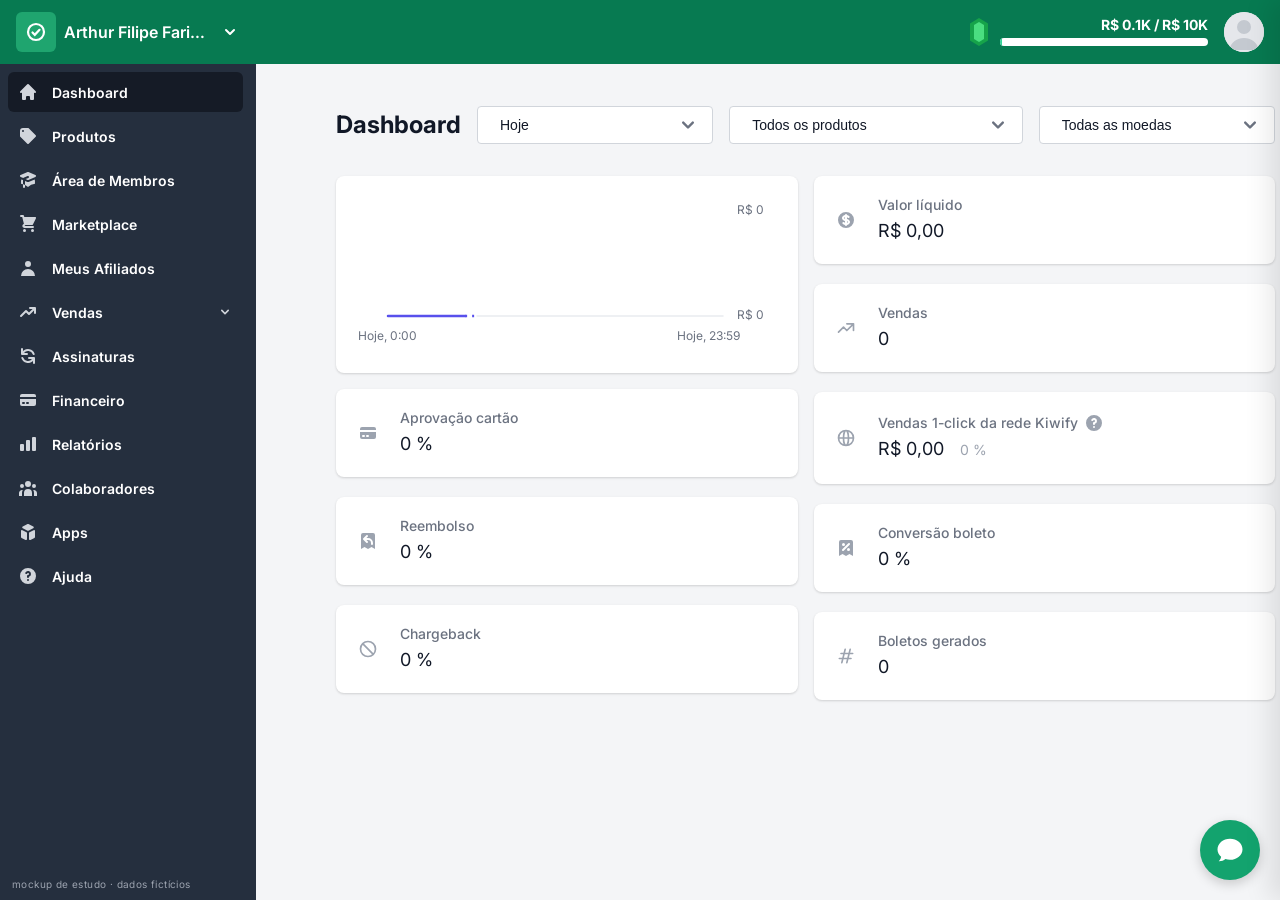
==== commit 99708c65: "Add account name, per-period values and secondary pages Default account name is now the owner's (tru" ====
--- a/index.html
+++ b/index.html
@@ -4,6 +4,7 @@
 <meta charset="UTF-8" />
 <meta name="viewport" content="width=device-width, initial-scale=1.0" />
 <title>Dashboard (mockup)</title>
+<link rel="icon" href="data:image/svg+xml,%3Csvg xmlns=%27http://www.w3.org/2000/svg%27 viewBox=%270 0 24 24%27%3E%3Crect width=%2724%27 height=%2724%27 rx=%275%27 fill=%27%231fa56f%27/%3E%3Cpath d=%27M7 12.5l3.3 3.3L17 9%27 fill=%27none%27 stroke=%27white%27 stroke-width=%272.4%27 stroke-linecap=%27round%27/%3E%3C/svg%3E" />
 <link rel="preconnect" href="https://fonts.googleapis.com" />
 <link href="https://fonts.googleapis.com/css2?family=Inter:wght@400;500;600;700&display=swap" rel="stylesheet" />
 <link rel="stylesheet" href="css/style.css" />
--- a/css/style.css
+++ b/css/style.css
@@ -114,7 +114,6 @@
   background: var(--header-green);
   display: flex;
   align-items: center;
-  justify-content: flex-end;
   padding: 0 16px 0 24px;
   color: #fff;
   gap: 16px;
@@ -282,7 +281,7 @@
   gap: 6px;
   line-height: 20px;
 }
-.stat-label .help { width: 20px; height: 20px; color: var(--icon-muted); cursor: help; }
+.stat-label .help { display: inline-flex; width: 20px; height: 20px; color: var(--icon-muted); cursor: help; }
 .stat-value {
   font-size: 18px;
   line-height: 28px;
@@ -541,8 +540,140 @@
 .row-menu button:hover { background: #f3f4f6; }
 .row-menu button.danger { color: #dc2626; }
 
+
+.topbar-spacer { flex: 1; }
+.menu-toggle, .topbar-name { display: none; }
+.menu-toggle {
+  background: none; border: none; color: #fff; padding: 6px; margin-left: -10px; cursor: pointer;
+}
+.menu-toggle svg { width: 26px; height: 26px; display: block; }
+.topbar-name {
+  font-weight: 600; font-size: 15px; white-space: nowrap; overflow: hidden; text-overflow: ellipsis; min-width: 0;
+}
+
+/* ---------- Seletor de conta ---------- */
+.sidebar-brand:hover { background: #06704a; }
+.account-menu {
+  position: absolute;
+  top: 60px;
+  left: 12px;
+  width: 288px;
+  background: #fff;
+  border-radius: 6px;
+  box-shadow: 0 10px 15px -3px rgba(0,0,0,.15), 0 0 0 1px rgba(0,0,0,.05);
+  padding: 4px 0;
+  display: none;
+  z-index: 70;
+}
+.account-menu.open { display: block; }
+.account-menu .menu-section, .user-menu .menu-section {
+  padding: 8px 16px 4px;
+  font-size: 11px;
+  letter-spacing: .05em;
+  text-transform: uppercase;
+  color: var(--icon-muted);
+  font-weight: 600;
+}
+.account-menu .menu-sep { height: 1px; background: #e5e7eb; margin: 4px 0; }
+.account-row, .account-add {
+  width: 100%;
+  background: none;
+  border: none;
+  display: flex;
+  align-items: center;
+  gap: 12px;
+  padding: 10px 16px;
+  cursor: pointer;
+  text-align: left;
+  color: #374151;
+  font-size: 14px;
+}
+.account-row:hover, .account-add:hover { background: #f3f4f6; }
+.account-logo {
+  width: 32px; height: 32px; border-radius: 6px; background: var(--logo-green);
+  display: flex; align-items: center; justify-content: center; flex-shrink: 0;
+}
+.account-logo svg { width: 20px; height: 20px; }
+.account-text { display: flex; flex-direction: column; min-width: 0; flex: 1; }
+.account-text strong { font-weight: 600; color: #111827; white-space: nowrap; overflow: hidden; text-overflow: ellipsis; }
+.account-text small { color: var(--text-muted); font-size: 12px; }
+.account-check { width: 20px; height: 20px; color: var(--purple); flex-shrink: 0; }
+.account-add svg { width: 20px; height: 20px; color: var(--icon-muted); }
+
+/* ---------- Drawer de notificações ---------- */
+.scrim {
+  position: fixed; inset: 0; background: rgba(107,114,128,.6);
+  opacity: 0; pointer-events: none; transition: opacity .2s; z-index: 80;
+}
+.scrim.open { opacity: 1; pointer-events: auto; }
+.drawer {
+  position: fixed; top: 0; right: 0; bottom: 0; width: 100%; max-width: 420px;
+  background: #fff; z-index: 90; transform: translateX(100%); transition: transform .25s ease;
+  box-shadow: -10px 0 25px rgba(0,0,0,.1); display: flex; flex-direction: column;
+}
+.drawer.open { transform: none; }
+.drawer-head {
+  display: flex; align-items: center; justify-content: space-between;
+  padding: 20px 24px; background: var(--header-green); color: #fff;
+}
+.drawer-head h2 { margin: 0; font-size: 18px; font-weight: 600; }
+.drawer-head .modal-x { color: #d1fae5; }
+
+/* ---------- Estado vazio ---------- */
+.empty {
+  display: flex; flex-direction: column; align-items: center; justify-content: center;
+  text-align: center; padding: 64px 24px; color: var(--text-muted); gap: 12px;
+}
+.empty-icon {
+  width: 48px; height: 48px; border-radius: 50%; background: #f3f4f6; color: var(--icon-muted);
+  display: flex; align-items: center; justify-content: center;
+}
+.empty-icon svg { width: 24px; height: 24px; }
+.empty p { margin: 0; font-size: 14px; }
+.empty .btn { margin-top: 8px; }
+
+/* ---------- Tooltip ---------- */
+[data-tip] { position: relative; }
+[data-tip]:hover::after {
+  content: attr(data-tip);
+  position: absolute;
+  left: 50%;
+  bottom: calc(100% + 8px);
+  transform: translateX(-50%);
+  width: 240px;
+  background: #111827;
+  color: #fff;
+  font-size: 12px;
+  font-weight: 400;
+  line-height: 18px;
+  padding: 8px 10px;
+  border-radius: 6px;
+  z-index: 20;
+  white-space: normal;
+}
+
+/* ---------- Hover do gráfico ---------- */
+.chart-hover { position: absolute; top: 0; bottom: 0; left: 30px; right: 0; cursor: crosshair; }
+.chart-guide {
+  position: absolute; top: 0; bottom: 0; width: 1px; background: #c7d2fe; display: none; pointer-events: none;
+}
+.chart-dot {
+  position: absolute; width: 10px; height: 10px; margin: -5px 0 0 -5px; border-radius: 50%;
+  background: #fff; border: 2px solid var(--purple); display: none; pointer-events: none;
+}
+.chart-tip {
+  position: absolute; top: -34px; transform: translateX(-50%);
+  background: #111827; color: #fff; font-size: 12px; padding: 5px 9px; border-radius: 6px;
+  white-space: nowrap; display: none; pointer-events: none; z-index: 5;
+}
+.chart-hover.active .chart-guide, .chart-hover.active .chart-dot, .chart-hover.active .chart-tip { display: block; }
+
 @media (max-width: 900px) {
-  .sidebar { display: none; }
+  .sidebar { transform: translateX(-100%); transition: transform .25s ease; z-index: 85; }
+  .sidebar.open { transform: none; }
+  .menu-toggle, .topbar-name { display: block; }
+  .goal-info { display: none; }
+  .demo-badge { left: auto; right: 12px; bottom: 4px; }
   .main { margin-left: 0; }
   .page { padding: 24px 16px 80px; }
   .page-head { flex-wrap: wrap; }
